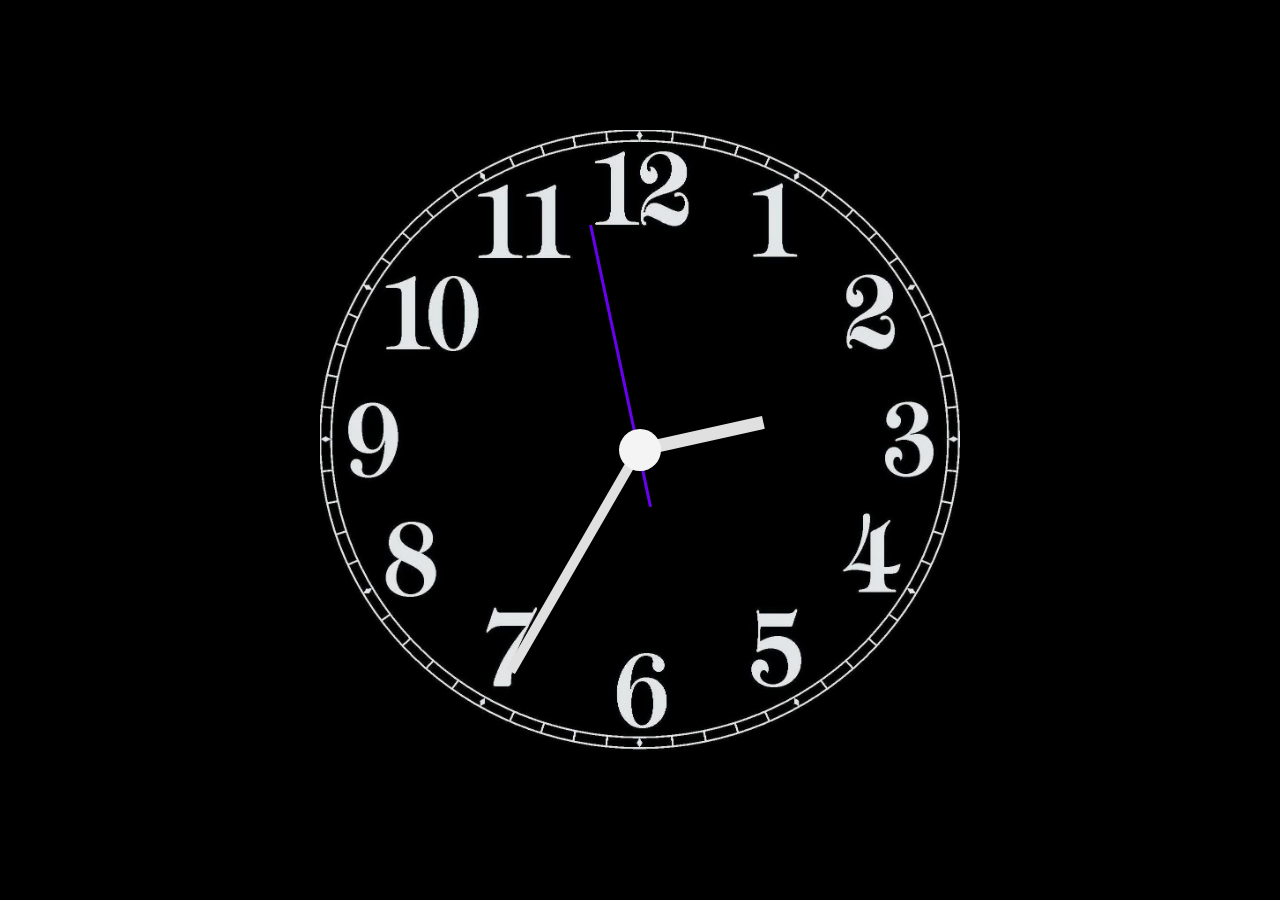
==== tick-tock-sameer.html @ 458765e8 "Renamed html file" ====
<!DOCTYPE html>
<html lang="en">
<head>
  <meta charset="UTF-8">
  <title>Tick-Tock Clock</title>
  <link rel="icon" href="https://fav.farm/🔥" />
</head>
<body>


    <div class="clock">
      <div class="clock-face"></div>
      <div class="hand hour-hand"></div>
      <div class="hand min-hand"></div>
      <div class="hand second-hand"></div>
    </div>


  <style>
    html {
      background: black;
      background-size: cover;
      font-family: 'helvetica neue';
      text-align: center;
      font-size: 10px;
    }

    body {
      margin: 0;
      font-size: 2rem;
      display: flex;
      flex: 1;
      min-height: 100vh;
      align-items: center;
    }

    .clock {
      width: 60rem;
      height: 60rem;
      background: url('./clockface_sameer.png') no-repeat center;
      background-size: 100% 100%;
      margin: 20px auto;
      position: relative;
      padding: 2rem;
    }

    .clock-face {
      position: relative;
      background: rgb(244, 244, 244);
      border-radius: 50%;
      content: "";
      left: 50%;
      top: 50%;
      transform: translate(-50%, -50%);
      width: 7%;
      height: 7%;
      z-index: 10;
    }

    .hand {
      position: absolute;
      top: 0;
      right: 0;
      bottom: 0;
      left: 0;
    }

    .hour-hand {
      background: rgb(224, 224, 224);
      height: 20%;
      left: 48.75%;
      position: absolute;
      top: 30%;
      transform-origin: 50% 100%;
      width: 2%;
    }

    .min-hand {
      background: rgb(224, 224, 224);
      height: 40%;
      left: 49%;
      position: absolute;
      top: 10%;
      transform-origin: 50% 100%;
      width: 1.5%;
    }

    .second-hand {
      background: #6901f0;
      height: 45%;
      left: 49.5%;
      position: absolute;
      top: 14%;
      transform-origin: 50% 80%;
      width: 0.5%;
      z-index: 8;
    }

  </style>

  <script>
    function tickTock() {
      var date = new Date;
      var seconds = date.getSeconds();
      var minutes = date.getMinutes();
      var hours = date.getHours();

      hoursAngle = (hours * 30) + (minutes / 2);
      minutesAngle = (minutes * 6);
      secondsAngle = (seconds * 6);

      const hoursHand = document.getElementsByClassName('hour-hand')[0];
      const minutesHand = document.getElementsByClassName('min-hand')[0];
      const secondsHand = document.getElementsByClassName('second-hand')[0];

      hoursHand.style.transform = 'rotate(' + hoursAngle + 'deg)';
      minutesHand.style.transform = 'rotate(' + minutesAngle + 'deg)';
      secondsHand.style.transform = 'rotate(' + secondsAngle + 'deg)';
    }
    tickTock();
    setInterval(tickTock, 1000);

  </script>
</body>
</html>
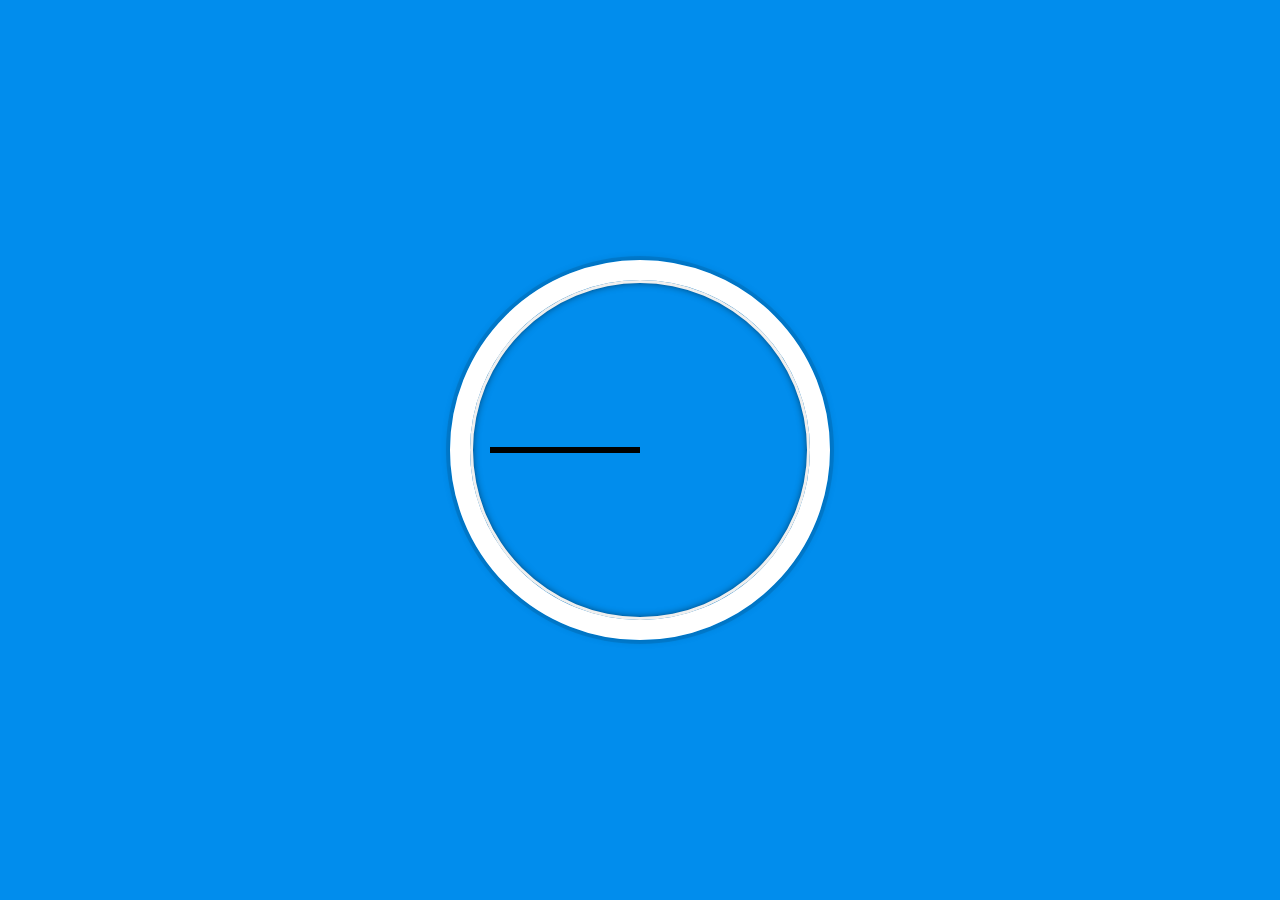
==== commit 405da9a3: "Renamed html file" ====
--- a/tick-tock-sameer.html
+++ b/tick-tock-sameer.html
@@ -9,16 +9,17 @@
 
 
     <div class="clock">
-      <div class="clock-face"></div>
-      <div class="hand hour-hand"></div>
-      <div class="hand min-hand"></div>
-      <div class="hand second-hand"></div>
+      <div class="clock-face">
+        <div class="hand hour-hand"></div>
+        <div class="hand min-hand"></div>
+        <div class="hand second-hand"></div>
+      </div>
     </div>
 
 
   <style>
     html {
-      background: black;
+      background: #018DED url(https://unsplash.it/1500/1000?image=881&blur=5);
       background-size: cover;
       font-family: 'helvetica neue';
       text-align: center;
@@ -35,90 +36,39 @@
     }
 
     .clock {
-      width: 60rem;
-      height: 60rem;
-      background: url('./clockface_sameer.png') no-repeat center;
-      background-size: 100% 100%;
-      margin: 20px auto;
+      width: 30rem;
+      height: 30rem;
+      border: 20px solid white;
+      border-radius: 50%;
+      margin: 50px auto;
       position: relative;
       padding: 2rem;
+      box-shadow:
+        0 0 0 4px rgba(0,0,0,0.1),
+        inset 0 0 0 3px #EFEFEF,
+        inset 0 0 10px black,
+        0 0 10px rgba(0,0,0,0.2);
     }
 
     .clock-face {
       position: relative;
-      background: rgb(244, 244, 244);
-      border-radius: 50%;
-      content: "";
-      left: 50%;
-      top: 50%;
-      transform: translate(-50%, -50%);
-      width: 7%;
-      height: 7%;
-      z-index: 10;
+      width: 100%;
+      height: 100%;
+      transform: translateY(-3px); /* account for the height of the clock hands */
     }
 
     .hand {
+      width: 50%;
+      height: 6px;
+      background: black;
       position: absolute;
-      top: 0;
-      right: 0;
-      bottom: 0;
-      left: 0;
-    }
-
-    .hour-hand {
-      background: rgb(224, 224, 224);
-      height: 20%;
-      left: 48.75%;
-      position: absolute;
-      top: 30%;
-      transform-origin: 50% 100%;
-      width: 2%;
-    }
-
-    .min-hand {
-      background: rgb(224, 224, 224);
-      height: 40%;
-      left: 49%;
-      position: absolute;
-      top: 10%;
-      transform-origin: 50% 100%;
-      width: 1.5%;
-    }
-
-    .second-hand {
-      background: #6901f0;
-      height: 45%;
-      left: 49.5%;
-      position: absolute;
-      top: 14%;
-      transform-origin: 50% 80%;
-      width: 0.5%;
-      z-index: 8;
+      top: 50%;
     }
 
   </style>
 
   <script>
-    function tickTock() {
-      var date = new Date;
-      var seconds = date.getSeconds();
-      var minutes = date.getMinutes();
-      var hours = date.getHours();
 
-      hoursAngle = (hours * 30) + (minutes / 2);
-      minutesAngle = (minutes * 6);
-      secondsAngle = (seconds * 6);
-
-      const hoursHand = document.getElementsByClassName('hour-hand')[0];
-      const minutesHand = document.getElementsByClassName('min-hand')[0];
-      const secondsHand = document.getElementsByClassName('second-hand')[0];
-
-      hoursHand.style.transform = 'rotate(' + hoursAngle + 'deg)';
-      minutesHand.style.transform = 'rotate(' + minutesAngle + 'deg)';
-      secondsHand.style.transform = 'rotate(' + secondsAngle + 'deg)';
-    }
-    tickTock();
-    setInterval(tickTock, 1000);
 
   </script>
 </body>
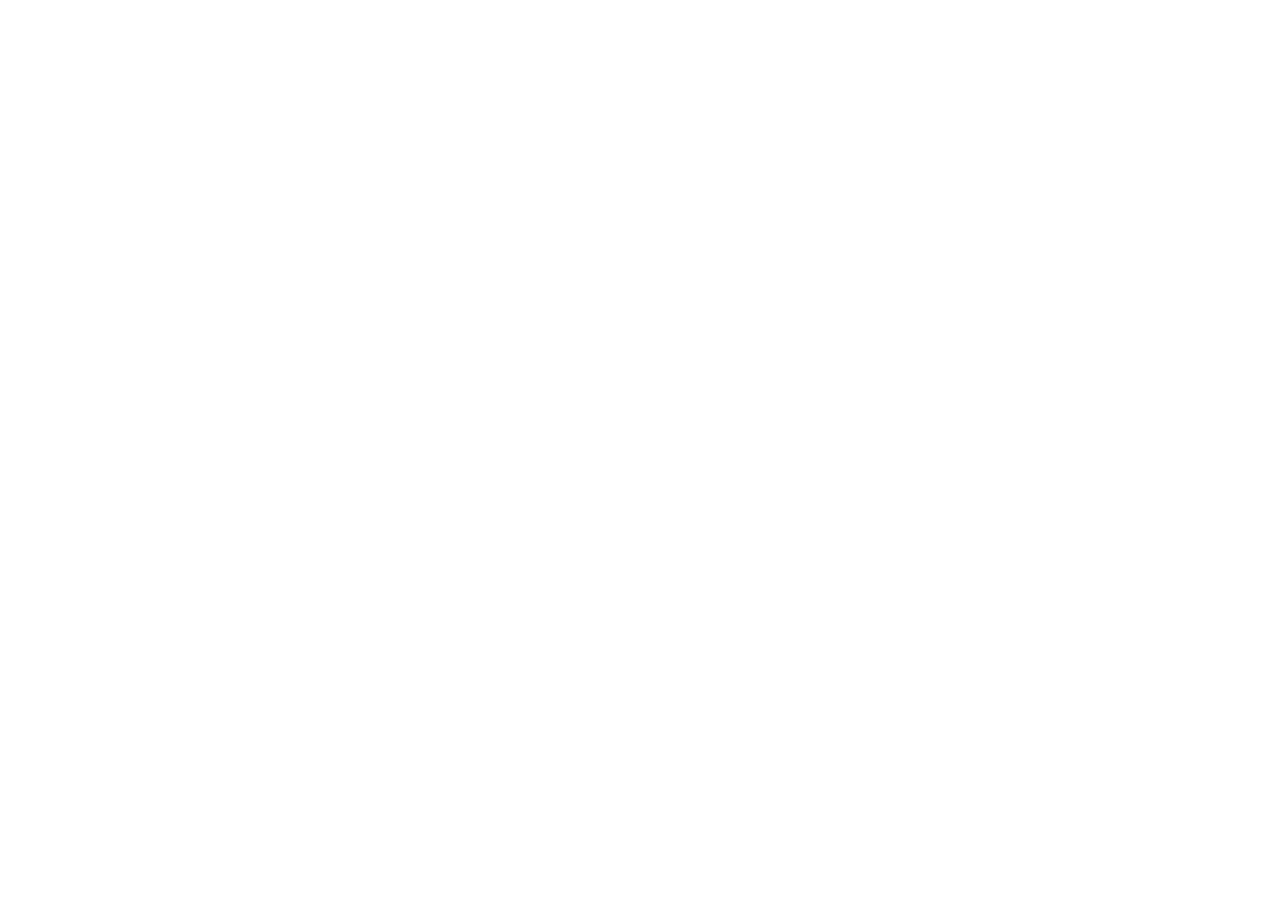
==== commit 20885d61: "Updated html by seperating css and js" ====
--- a/tick-tock-sameer.html
+++ b/tick-tock-sameer.html
@@ -4,6 +4,7 @@
   <meta charset="UTF-8">
   <title>Tick-Tock Clock</title>
   <link rel="icon" href="https://fav.farm/🔥" />
+  <link rel="stylesheet" href="tick-tock-sameer.css">
 </head>
 <body>
 
@@ -16,60 +17,6 @@
       </div>
     </div>
 
-
-  <style>
-    html {
-      background: #018DED url(https://unsplash.it/1500/1000?image=881&blur=5);
-      background-size: cover;
-      font-family: 'helvetica neue';
-      text-align: center;
-      font-size: 10px;
-    }
-
-    body {
-      margin: 0;
-      font-size: 2rem;
-      display: flex;
-      flex: 1;
-      min-height: 100vh;
-      align-items: center;
-    }
-
-    .clock {
-      width: 30rem;
-      height: 30rem;
-      border: 20px solid white;
-      border-radius: 50%;
-      margin: 50px auto;
-      position: relative;
-      padding: 2rem;
-      box-shadow:
-        0 0 0 4px rgba(0,0,0,0.1),
-        inset 0 0 0 3px #EFEFEF,
-        inset 0 0 10px black,
-        0 0 10px rgba(0,0,0,0.2);
-    }
-
-    .clock-face {
-      position: relative;
-      width: 100%;
-      height: 100%;
-      transform: translateY(-3px); /* account for the height of the clock hands */
-    }
-
-    .hand {
-      width: 50%;
-      height: 6px;
-      background: black;
-      position: absolute;
-      top: 50%;
-    }
-
-  </style>
-
-  <script>
-
-
-  </script>
+  <script src="tick-tock-sameer.js"></script>
 </body>
 </html>
